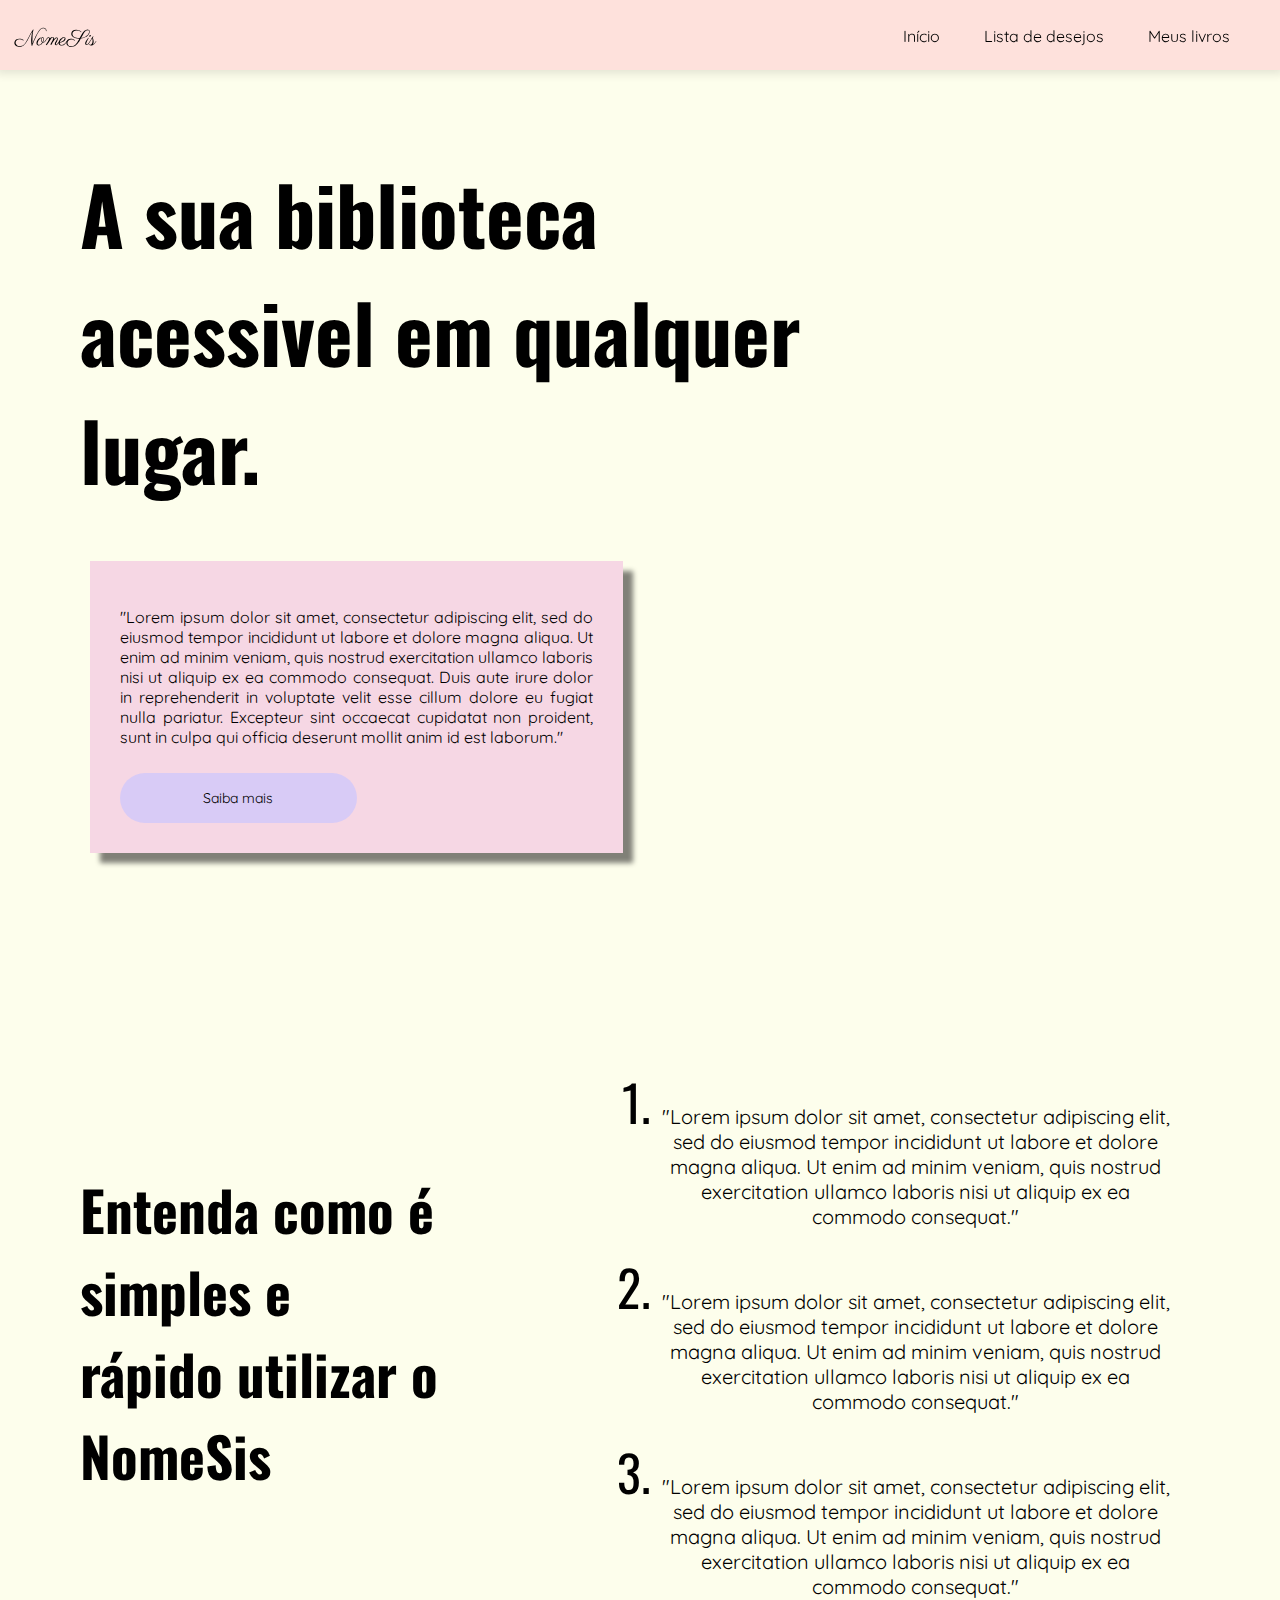
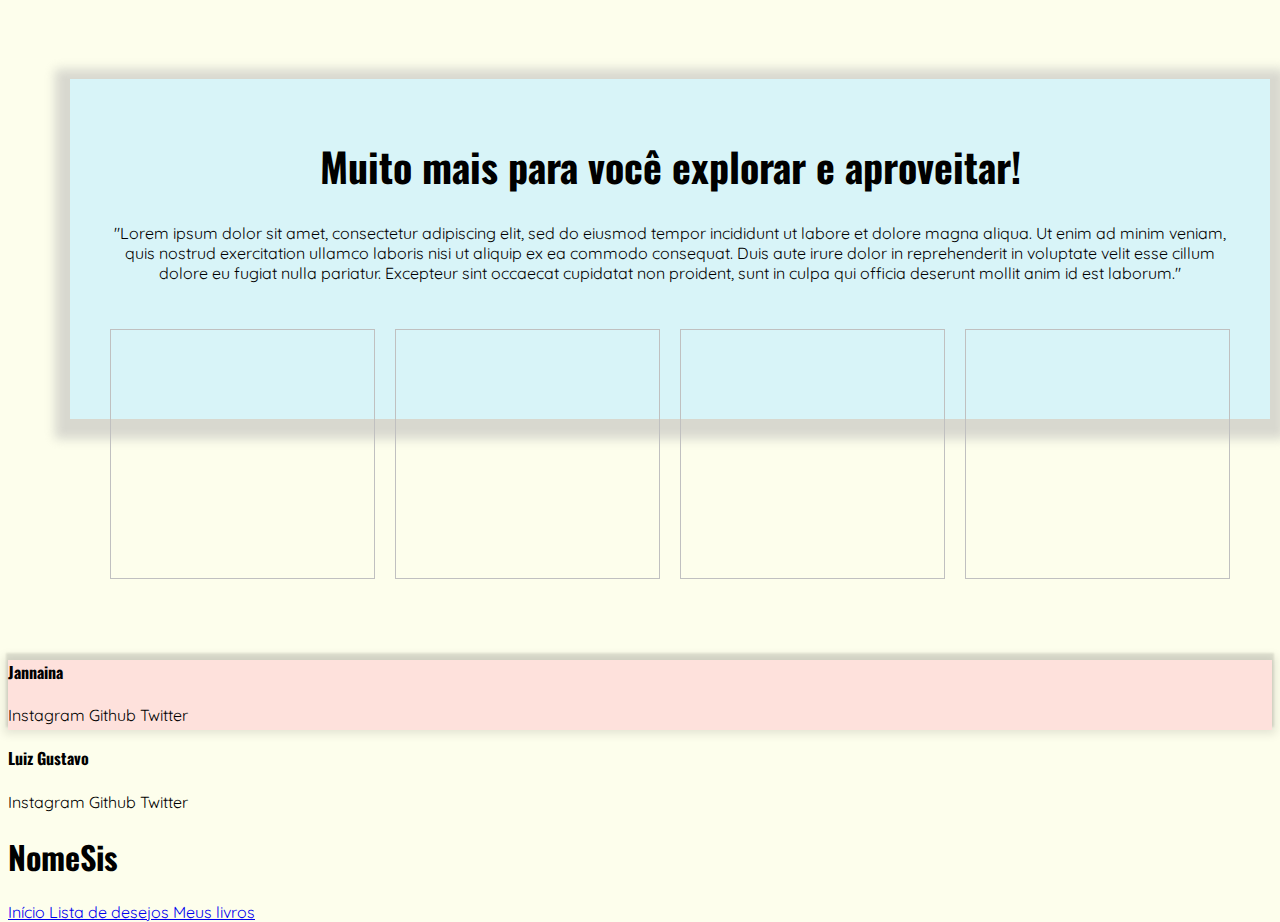
==== index.html @ 15ccaaae "init" ====
<html>
    <head>
        <link rel="preconnect" href="https://fonts.gstatic.com">
        <link href="https://fonts.googleapis.com/css2?family=Oswald:wght@600&display=swap" rel="stylesheet">
        <link href="https://fonts.googleapis.com/css2?family=Parisienne&family=Quicksand&display=swap" rel="stylesheet">

        <link href="./style.css" rel="stylesheet" />
        <link href="./src/styles/header.css" rel="stylesheet" />
        <link href="./src/styles/grid.css" rel="stylesheet" />
        <link href="./src/styles/geral.css" rel="stylesheet" />
        <link href="./src/styles/footer.css" rel="stylesheet" />

        <link rel="icon" href="../../assets/imgs/logo.png" type="image/svg" />

        <meta charset="utf-8">
        <meta name="author" content="Jannaina e Luiz Gustavo">
        <meta name="description" content="Organização de leitura">

        <title> NomeSis | Início </title>
    </head>

    <body>
        <header>
            <!-- Logo -->
            <a href="#" class="logo">NomeSis</a>

            <ul class="links">
                <li><a href="#"> Início </a></li>
                <li><a href="#"> Lista de desejos </a></li>
                <li><a href="#"> Meus livros </a></li>
            </ul>
        </header>

        <main class="container">
            <section class="boasvindas grid-12">
                <div class="grid-8">
                    <h1> A sua biblioteca acessivel em qualquer lugar. </h1>

                    <div class="previa grid-8">
                        <p>
                            "Lorem ipsum dolor sit amet, consectetur adipiscing elit, sed do eiusmod tempor incididunt 
                            ut labore et dolore magna aliqua. Ut enim ad minim veniam, quis nostrud exercitation ullamco 
                            laboris nisi ut aliquip ex ea commodo consequat. Duis aute irure dolor in reprehenderit in voluptate 
                            velit esse cillum dolore eu fugiat nulla pariatur. Excepteur sint occaecat cupidatat non proident, 
                            sunt in culpa qui officia deserunt mollit anim id est laborum."
                        </p>

                        <button type="button"> Saiba mais </button>
                    </div>
                </div>
            </section>

            <section class="topicos grid-12">
                <div class="info grid-4">
                    <h1> Entenda como é simples e <br/>rápido utilizar o NomeSis </h1>
                </div>

                <div class="passoapasso grid-6">
                    <ol>
                        <li>
                            <p>
                                "Lorem ipsum dolor sit amet, consectetur adipiscing elit, sed do eiusmod tempor incididunt 
                                ut labore et dolore magna aliqua. Ut enim ad minim veniam, quis nostrud exercitation ullamco 
                                laboris nisi ut aliquip ex ea commodo consequat."
                            </p>
                        </li>

                        <li>
                            <p>
                                "Lorem ipsum dolor sit amet, consectetur adipiscing elit, sed do eiusmod tempor incididunt 
                                ut labore et dolore magna aliqua. Ut enim ad minim veniam, quis nostrud exercitation ullamco 
                                laboris nisi ut aliquip ex ea commodo consequat."
                            </p>
                        </li>

                        <li>
                            <p>
                                "Lorem ipsum dolor sit amet, consectetur adipiscing elit, sed do eiusmod tempor incididunt 
                                ut labore et dolore magna aliqua. Ut enim ad minim veniam, quis nostrud exercitation ullamco 
                                laboris nisi ut aliquip ex ea commodo consequat."
                            </p>
                        </li>
                    </ol>
                </div>
            </section>

            <section class="extra grid-12">
                <h1> Muito mais para você explorar e aproveitar! </h1>
                <p>
                    "Lorem ipsum dolor sit amet, consectetur adipiscing elit, sed do eiusmod tempor incididunt 
                    ut labore et dolore magna aliqua. Ut enim ad minim veniam, quis nostrud exercitation ullamco 
                    laboris nisi ut aliquip ex ea commodo consequat. Duis aute irure dolor in reprehenderit in voluptate 
                    velit esse cillum dolore eu fugiat nulla pariatur. Excepteur sint occaecat cupidatat non proident, 
                    sunt in culpa qui officia deserunt mollit anim id est laborum."
                </p>
            </section>

            <section class="img grid-12">
                <img class="grid-3" />
                <img class="grid-3" />
                <img class="grid-3" />
                <img class="grid-3" />
            </section>
        </main>

        <footer>
            <div>
                <h4> Jannaina </h4>
                <p>
                    <span> Instagram </span>
                    <span> Github </span>
                    <span> Twitter</span>
                </p>

                <h4> Luiz Gustavo </h4>
                <p>
                    <span> Instagram </span>
                    <span> Github </span>
                    <span> Twitter</span>
                </p>
            </div>

            <div>
                <h1> NomeSis </h1>
                <a href="#"> Início </a>
                <a href="#"> Lista de desejos </a>
                <a href="#"> Meus livros </a>
            </div>
        </footer>
    </body>
</html>
---- style.css ----
.boasvindas {
    height: 100%;
}
.boasvindas h1 {
    font-size: 80px;
    text-align: left;
}

.boasvindas .previa {
    background-color: #F6D7E4;
    padding: 30px;
	box-shadow: 10px 10px 5px rgba(0, 0, 0, 0.493);
    text-align: justify;
}

.boasvindas .previa button {
    width: 50%;
    height: 50px;
    border-radius: 40px;
    border: none;
    transition: all 0.2s;
    font-size: 14px;
    cursor: pointer;
    background-color: #D8CBF6;
    margin-top: 10px;
}

.boasvindas .previa button:hover {
	box-shadow: 10px 10px 5px rgba(0, 0, 0, 0.493);
    background-color: #a784f8;
}

.topicos {
    display: flex!important;
    flex-direction: row;
    align-items: center;
}
.info h1{
    font-size: 55px;
    text-align: left;
}

.passoapasso {
    margin-left: 15%!important;
    display: block;
}

.passoapasso ol {
    font-size: 50px;
    font-family: 'Oswald', sans-serif;
}

.passoapasso ol li p {
    font-size: 20px;
}

.extra {
    background-color: #D8F4F8;
    padding: 30px 30px 120px 30px;
	box-shadow: 0px 5px 10px 15px rgba(179, 179, 179, 0.493);
}

.extra h1 {
    font-size: 40px;
}

.img {
    margin-top: -150px;
    padding: 30px;
}

.img img {
    height: 250px;
}
---- src/styles/header.css ----
header {
    position: fixed;
    left: 0;
    right: 0;
    top: 0;
    height: 70px;
    background: #FEE1DC;
    box-shadow: 0 0px 9px 4px rgba(0, 0, 0, 0.1), 0 -5px 2px 2px rgba(0, 0, 0, 0.1);
}

header .logo {
    position: relative;
    float: left;
    line-height: 50px;
    padding: 15px 15px;
    font-size: 22px;
    font-family: 'Parisienne', cursive;
    color: #000;
    text-decoration: none;
}

header .links {
    float: right;
    margin-right: 30px;
    position: relative;
}

header .links li {
    list-style: none;
    position: relative;
    margin: 10px;
    display: inline-block;
}

header .links li > a {
    position: relative;
    display: inline-block;
    padding: 0 10px;
    font-family: 'Quicksand', sans-serif;
    text-decoration: none;
    color: #000;
    transition: all 0.5s;
}

header .links li > a:hover {
    font-weight: bold;
    color: #741A40;
}
---- src/styles/grid.css ----
.container {
	max-width: auto;
	margin: 0 auto;
	text-align: -webkit-center;
}

.container::after, .container::before {
	content: '';
	display: table;
	clear: both;
	margin-top: 100px;
}

main {
	max-width: 1160px;
}

.grid-1, .grid-2, .grid-3, .grid-4, .grid-5, .grid-6, .grid-7, .grid-8, .grid-9, .grid-10, .grid-11, .grid-12 {
	margin-left: 10px;
	margin-right: 10px;
	float: left;
	display: block;
	min-height: 1px;
}

.grid-1 {
	width: calc(8.333% - 20px);
}
.grid-2 {
	width: calc(16.666% - 20px);
}
.grid-3 {
	width: calc(25% - 20px);
}
.grid-4 {
	width: calc(33.333% - 20px);
}
.grid-5 {
	width: calc(41.666% - 20px);
}
.grid-6 {
	width: calc(50% - 20px);
}
.grid-7 {
	width: calc(58.333% - 20px);
}
.grid-8 {
	width: calc(66.666% - 20px);
}
.grid-9 {
	width: calc(75% - 20px);
}
.grid-10 {
	width: calc(83.333% - 20px);
}
.grid-11 {
	width: calc(91.666% - 20px);
}
.grid-12 {
	width: calc(100% - 20px);
	margin-bottom: 30px;
}


@media (max-width: 739px) {
	.container{
		max-width: 410px;
	}
	.grid-1, .grid-2, .grid-3, .grid-4, .grid-5, .grid-6, .grid-7, .grid-8, 	.grid-9, .grid-10, .grid-11, .grid-12 {
		width: 100%;
		margin-left: 0;
		margin-right: 0;
		float: none;
	}
}
---- src/styles/geral.css ----
body {
    background-color: #FDFEEC;
}

h1, h2, h3, h4, h5 {
    font-family: 'Oswald', sans-serif;
}

p, a, button, input {
    font-family: 'Quicksand', sans-serif;
}
---- src/styles/footer.css ----
footer {
    left: 0;
    right: 0;
    bottom: 0;
    height: 70px;
    background: #FEE1DC;
    box-shadow: 0 0px 9px 4px rgba(0, 0, 0, 0.1), 0 -5px 2px 2px rgba(0, 0, 0, 0.1);
}

footer .logo {
    position: relative;
    float: left;
    line-height: 50px;
    padding: 15px 15px;
    font-size: 22px;
    font-family: 'Parisienne', cursive;
    color: #000;
    text-decoration: none;
}

footer .links {
    float: right;
    margin-right: 30px;
    position: relative;
}

footer .links li {
    list-style: none;
    position: relative;
    margin: 10px;
    display: inline-block;
}

footer .links li > a {
    position: relative;
    display: inline-block;
    padding: 0 10px;
    font-family: 'Quicksand', sans-serif;
    text-decoration: none;
    color: #000;
    transition: all 0.5s;
}

footer .links li > a:hover {
    font-weight: bold;
    color: #741A40;
}
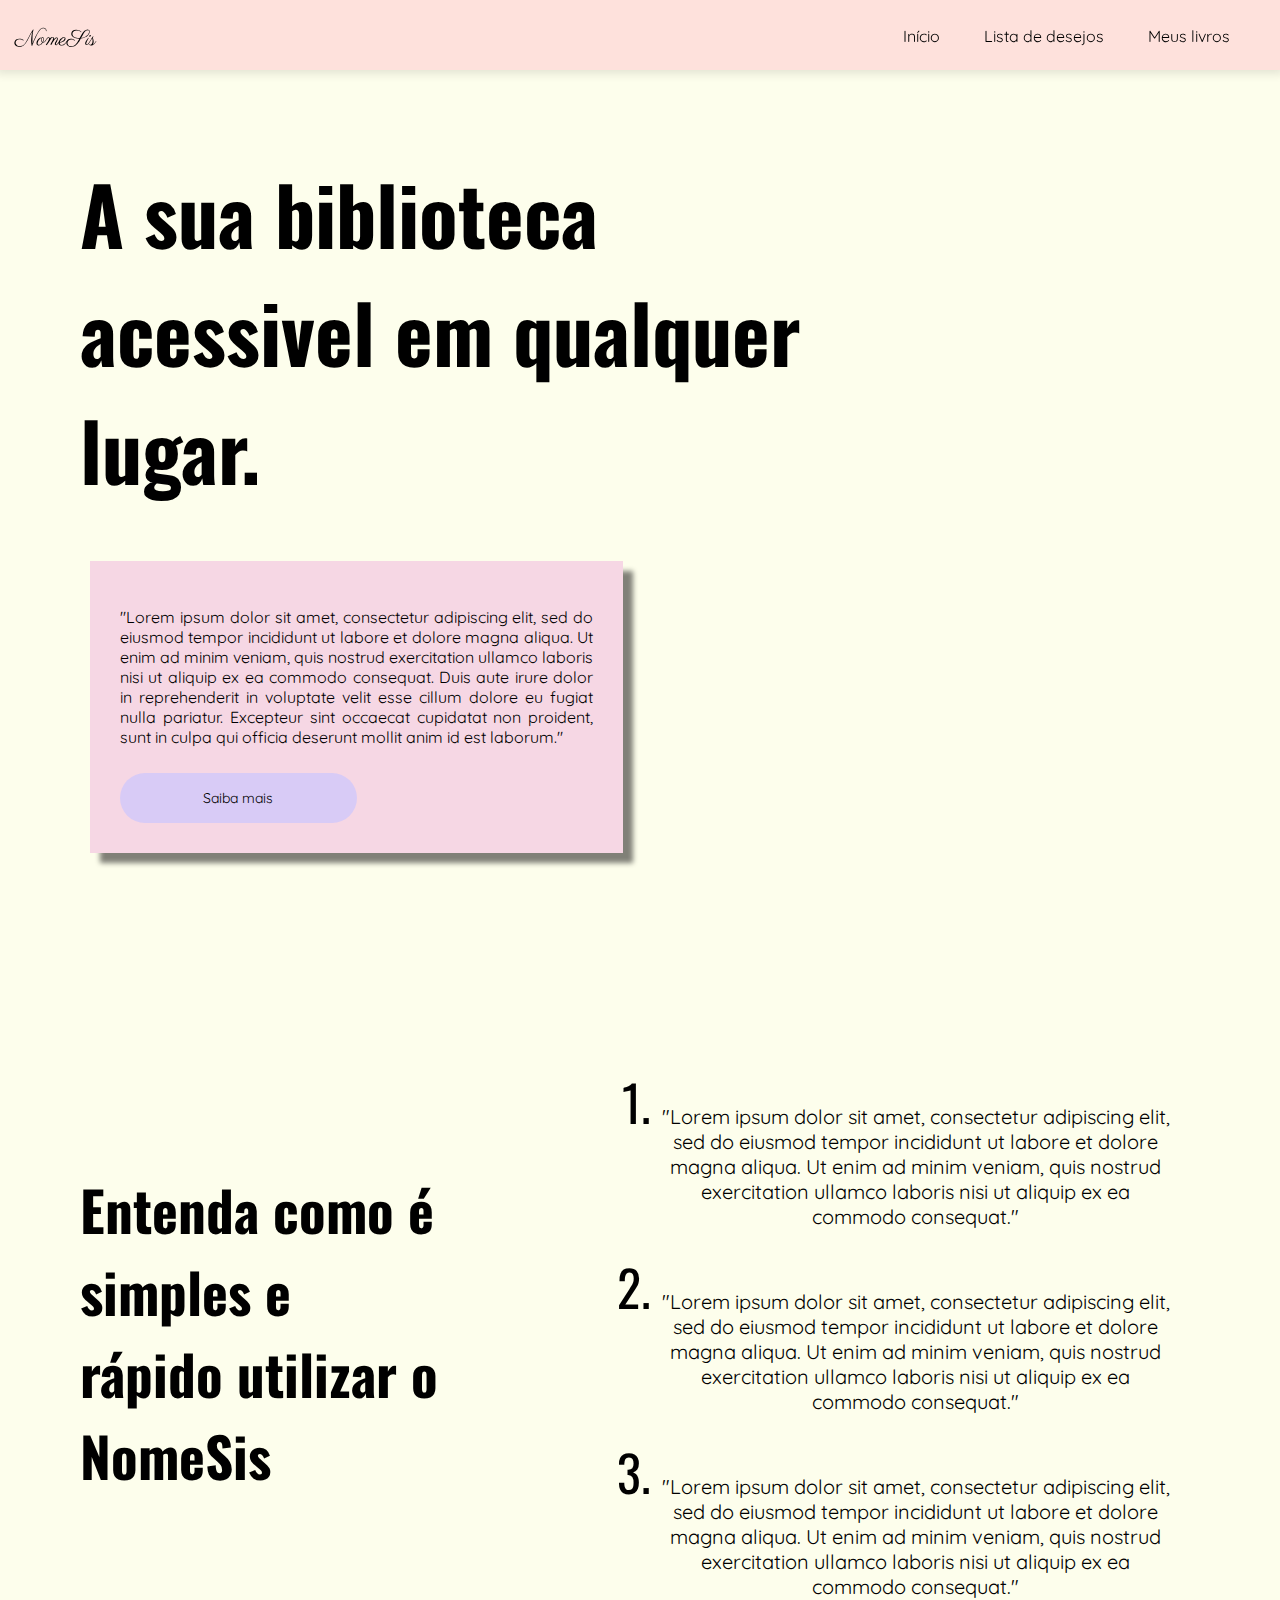
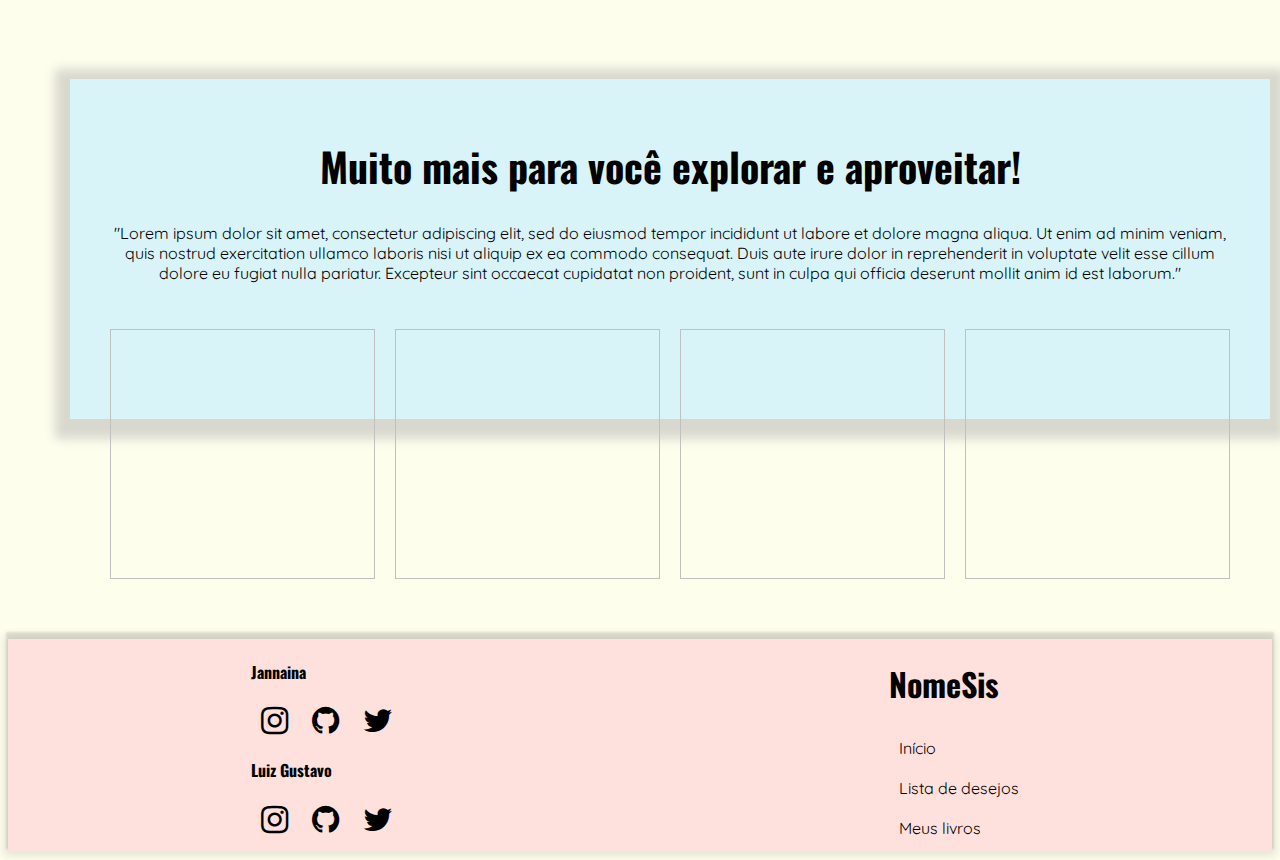
==== commit 3419ca07: "arrumando o footer" ====
--- a/index.html
+++ b/index.html
@@ -10,11 +10,15 @@
         <link href="./src/styles/geral.css" rel="stylesheet" />
         <link href="./src/styles/footer.css" rel="stylesheet" />
 
+        <link rel="stylesheet" href="https://maxcdn.bootstrapcdn.com/font-awesome/4.4.0/css/font-awesome.min.css">
+
         <link rel="icon" href="../../assets/imgs/logo.png" type="image/svg" />
 
         <meta charset="utf-8">
         <meta name="author" content="Jannaina e Luiz Gustavo">
         <meta name="description" content="Organização de leitura">
+
+
 
         <title> NomeSis | Início </title>
     </head>
@@ -107,16 +111,16 @@
             <div>
                 <h4> Jannaina </h4>
                 <p>
-                    <span> Instagram </span>
-                    <span> Github </span>
-                    <span> Twitter</span>
+                    <a href="#"> <i class="fa fa-instagram fa-2x"></i> </a>
+                    <a href="#"> <i class="fa fa-github fa-2x"></i> </a>
+                    <a href="#"> <i class="fa fa-twitter fa-2x"></i></a>
                 </p>
 
                 <h4> Luiz Gustavo </h4>
                 <p>
-                    <span> Instagram </span>
-                    <span> Github </span>
-                    <span> Twitter</span>
+                    <a href="#"> <i class="fa fa-instagram fa-2x"></i> </a>
+                    <a href="#"> <i class="fa fa-github fa-2x"></i> </a>
+                    <a href="#"> <i class="fa fa-twitter fa-2x"></i></a>
                 </p>
             </div>
 
--- a/src/styles/footer.css
+++ b/src/styles/footer.css
@@ -1,48 +1,25 @@
 
 footer {
-    left: 0;
-    right: 0;
-    bottom: 0;
-    height: 70px;
     background: #FEE1DC;
+    display: flex;
+    flex-direction: row;
     box-shadow: 0 0px 9px 4px rgba(0, 0, 0, 0.1), 0 -5px 2px 2px rgba(0, 0, 0, 0.1);
+    justify-content: space-around;
 }
 
-footer .logo {
-    position: relative;
-    float: left;
-    line-height: 50px;
-    padding: 15px 15px;
-    font-size: 22px;
-    font-family: 'Parisienne', cursive;
-    color: #000;
-    text-decoration: none;
+footer div:last-child {
+    display: flex;
+    flex-direction: column;
 }
 
-footer .links {
-    float: right;
-    margin-right: 30px;
-    position: relative;
-}
-
-footer .links li {
-    list-style: none;
-    position: relative;
-    margin: 10px;
-    display: inline-block;
-}
-
-footer .links li > a {
-    position: relative;
-    display: inline-block;
-    padding: 0 10px;
-    font-family: 'Quicksand', sans-serif;
+footer div a {
     text-decoration: none;
     color: #000;
+    margin: 10px;
     transition: all 0.5s;
 }
 
-footer .links li > a:hover {
+footer div a:hover {
     font-weight: bold;
     color: #741A40;
 }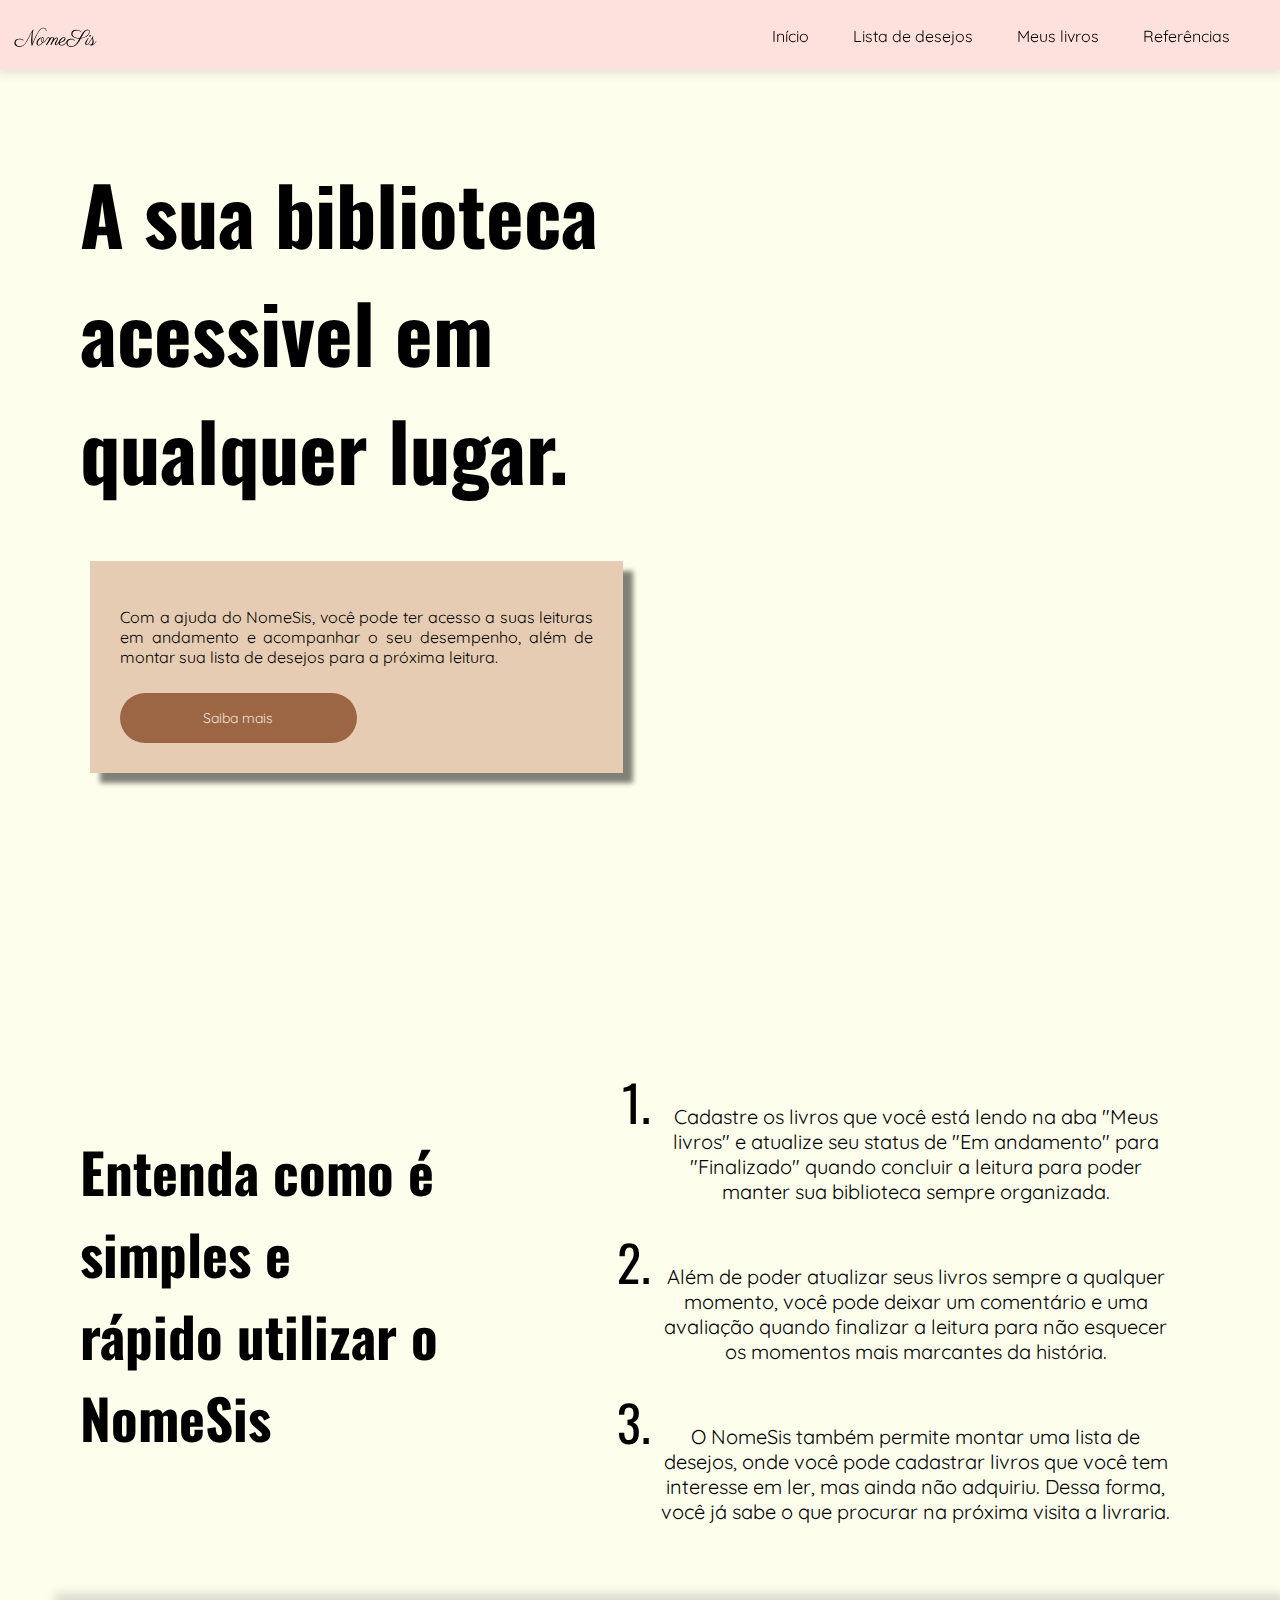
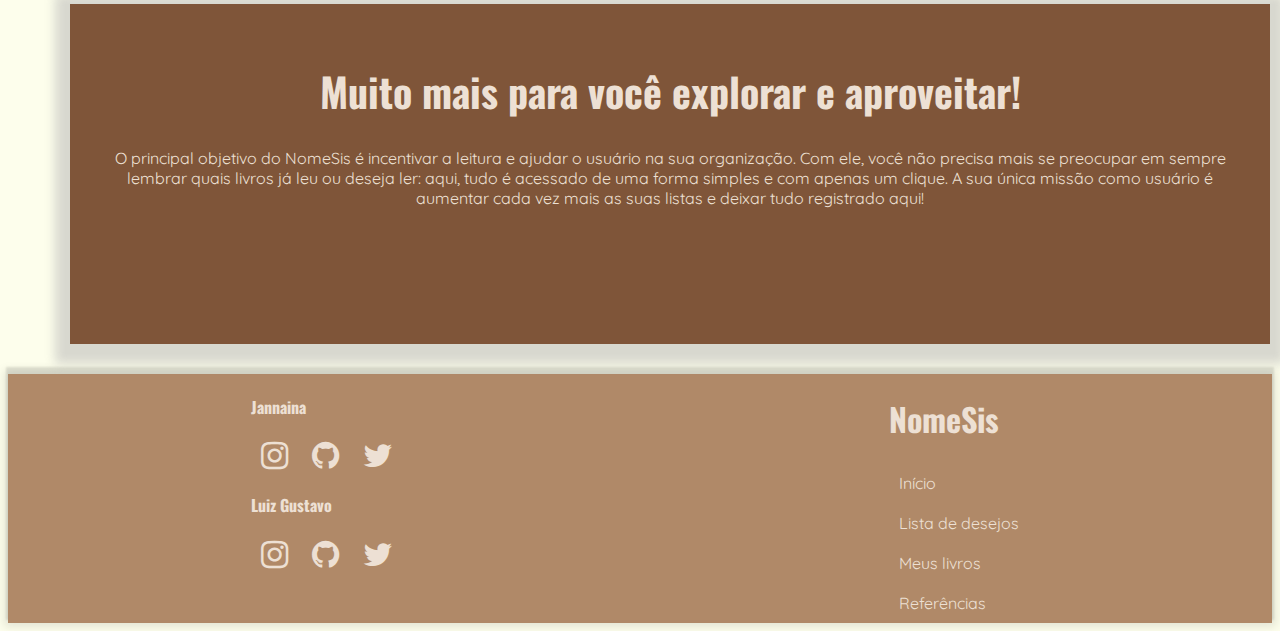
==== commit d16b34c2: "css responsivo" ====
--- a/index.html
+++ b/index.html
@@ -5,14 +5,15 @@
         <link href="https://fonts.googleapis.com/css2?family=Parisienne&family=Quicksand&display=swap" rel="stylesheet">
 
         <link href="./style.css" rel="stylesheet" />
-        <link href="./src/styles/header.css" rel="stylesheet" />
-        <link href="./src/styles/grid.css" rel="stylesheet" />
-        <link href="./src/styles/geral.css" rel="stylesheet" />
-        <link href="./src/styles/footer.css" rel="stylesheet" />
+        <link href="./responsivo.css" rel="stylesheet" />
+        <link href="./assets/styles/header.css" rel="stylesheet" />
+        <link href="./assets/styles/grid.css" rel="stylesheet" />
+        <link href="./assets/styles/geral.css" rel="stylesheet" />
+        <link href="./assets/styles/footer.css" rel="stylesheet" />
 
         <link rel="stylesheet" href="https://maxcdn.bootstrapcdn.com/font-awesome/4.4.0/css/font-awesome.min.css">
 
-        <link rel="icon" href="../../assets/imgs/logo.png" type="image/svg" />
+        <link rel="icon" href="../../assets/img/logo.png" type="image/svg" />
 
         <meta charset="utf-8">
         <meta name="author" content="Jannaina e Luiz Gustavo">
@@ -30,23 +31,22 @@
 
             <ul class="links">
                 <li><a href="#"> Início </a></li>
-                <li><a href="#"> Lista de desejos </a></li>
-                <li><a href="#"> Meus livros </a></li>
+                <li><a href="./pages/lista-desejo.html"> Lista de desejos </a></li>
+                <li><a href="./pages/livros.html"> Meus livros </a></li>
+                <li><a href="./pages/livros.html"> Referências </a></li>
             </ul>
         </header>
 
         <main class="container">
             <section class="boasvindas grid-12">
                 <div class="grid-8">
-                    <h1> A sua biblioteca acessivel em qualquer lugar. </h1>
+                    <h1> A sua biblioteca acessivel em <br/> qualquer lugar. </h1>
 
                     <div class="previa grid-8">
                         <p>
-                            "Lorem ipsum dolor sit amet, consectetur adipiscing elit, sed do eiusmod tempor incididunt 
-                            ut labore et dolore magna aliqua. Ut enim ad minim veniam, quis nostrud exercitation ullamco 
-                            laboris nisi ut aliquip ex ea commodo consequat. Duis aute irure dolor in reprehenderit in voluptate 
-                            velit esse cillum dolore eu fugiat nulla pariatur. Excepteur sint occaecat cupidatat non proident, 
-                            sunt in culpa qui officia deserunt mollit anim id est laborum."
+                            Com a ajuda do NomeSis, você pode ter acesso a suas leituras em andamento e 
+                            acompanhar o seu desempenho, além de montar sua lista de desejos para a 
+                            próxima leitura.
                         </p>
 
                         <button type="button"> Saiba mais </button>
@@ -63,25 +63,25 @@
                     <ol>
                         <li>
                             <p>
-                                "Lorem ipsum dolor sit amet, consectetur adipiscing elit, sed do eiusmod tempor incididunt 
-                                ut labore et dolore magna aliqua. Ut enim ad minim veniam, quis nostrud exercitation ullamco 
-                                laboris nisi ut aliquip ex ea commodo consequat."
+                                Cadastre os livros que você está lendo na aba "Meus livros" e 
+                                atualize seu status de "Em andamento" para "Finalizado" quando concluir a 
+                                leitura para poder manter sua biblioteca sempre organizada.
                             </p>
                         </li>
 
                         <li>
                             <p>
-                                "Lorem ipsum dolor sit amet, consectetur adipiscing elit, sed do eiusmod tempor incididunt 
-                                ut labore et dolore magna aliqua. Ut enim ad minim veniam, quis nostrud exercitation ullamco 
-                                laboris nisi ut aliquip ex ea commodo consequat."
+                                Além de poder atualizar seus livros sempre a qualquer momento, você pode 
+                                deixar um comentário e uma avaliação quando finalizar a leitura para não esquecer 
+                                os momentos mais marcantes da história.
                             </p>
                         </li>
 
                         <li>
                             <p>
-                                "Lorem ipsum dolor sit amet, consectetur adipiscing elit, sed do eiusmod tempor incididunt 
-                                ut labore et dolore magna aliqua. Ut enim ad minim veniam, quis nostrud exercitation ullamco 
-                                laboris nisi ut aliquip ex ea commodo consequat."
+                                O NomeSis também permite montar uma lista de desejos, onde você pode cadastrar 
+                                livros que você tem interesse em ler, mas ainda não adquiriu. Dessa forma, você 
+                                já sabe o que procurar na próxima visita a livraria.
                             </p>
                         </li>
                     </ol>
@@ -91,19 +91,21 @@
             <section class="extra grid-12">
                 <h1> Muito mais para você explorar e aproveitar! </h1>
                 <p>
-                    "Lorem ipsum dolor sit amet, consectetur adipiscing elit, sed do eiusmod tempor incididunt 
-                    ut labore et dolore magna aliqua. Ut enim ad minim veniam, quis nostrud exercitation ullamco 
-                    laboris nisi ut aliquip ex ea commodo consequat. Duis aute irure dolor in reprehenderit in voluptate 
-                    velit esse cillum dolore eu fugiat nulla pariatur. Excepteur sint occaecat cupidatat non proident, 
-                    sunt in culpa qui officia deserunt mollit anim id est laborum."
+                    O principal objetivo do NomeSis é incentivar a leitura e ajudar o usuário na sua 
+                    organização. Com ele, você não precisa mais se preocupar em sempre lembrar quais livros 
+                    já leu ou deseja ler: aqui, tudo é acessado de uma forma simples e com apenas um clique. 
+                    A sua única missão como usuário é aumentar cada vez mais as suas listas e deixar tudo 
+                    registrado aqui!
                 </p>
             </section>
 
             <section class="img grid-12">
-                <img class="grid-3" />
-                <img class="grid-3" />
-                <img class="grid-3" />
-                <img class="grid-3" />
+                <div class="box-out">
+                    <div class="book books-1"></div>
+                    <div class="book books-2"></div>
+                    <div class="book books-3"></div>
+                    <div class="book books-4"></div>
+                </div>
             </section>
         </main>
 
@@ -112,14 +114,14 @@
                 <h4> Jannaina </h4>
                 <p>
                     <a href="#"> <i class="fa fa-instagram fa-2x"></i> </a>
-                    <a href="#"> <i class="fa fa-github fa-2x"></i> </a>
+                    <a href="https://github.com/jnnastti"> <i class="fa fa-github fa-2x"></i> </a>
                     <a href="#"> <i class="fa fa-twitter fa-2x"></i></a>
                 </p>
 
                 <h4> Luiz Gustavo </h4>
                 <p>
                     <a href="#"> <i class="fa fa-instagram fa-2x"></i> </a>
-                    <a href="#"> <i class="fa fa-github fa-2x"></i> </a>
+                    <a href="https://github.com/ghisiluizgustavo"> <i class="fa fa-github fa-2x"></i> </a>
                     <a href="#"> <i class="fa fa-twitter fa-2x"></i></a>
                 </p>
             </div>
@@ -127,8 +129,9 @@
             <div>
                 <h1> NomeSis </h1>
                 <a href="#"> Início </a>
-                <a href="#"> Lista de desejos </a>
-                <a href="#"> Meus livros </a>
+                <a href="./pages/lista-desejo.html"> Lista de desejos </a>
+                <a href="./pages/livros.html"> Meus livros </a>
+                <a href="./pages/livros.html"> Referências </a>
             </div>
         </footer>
     </body>
--- a/style.css
+++ b/style.css
@@ -7,7 +7,7 @@
 }
 
 .boasvindas .previa {
-    background-color: #F6D7E4;
+    background-color: #E6CCB2;
     padding: 30px;
 	box-shadow: 10px 10px 5px rgba(0, 0, 0, 0.493);
     text-align: justify;
@@ -21,13 +21,14 @@
     transition: all 0.2s;
     font-size: 14px;
     cursor: pointer;
-    background-color: #D8CBF6;
+    background-color: #9C6644;
     margin-top: 10px;
+    color: #EDE0D4;
 }
 
 .boasvindas .previa button:hover {
 	box-shadow: 10px 10px 5px rgba(0, 0, 0, 0.493);
-    background-color: #a784f8;
+    background-color: #7F5539;
 }
 
 .topicos {
@@ -55,7 +56,8 @@
 }
 
 .extra {
-    background-color: #D8F4F8;
+    color: #EDE0D4;
+    background-color: #7F5539;
     padding: 30px 30px 120px 30px;
 	box-shadow: 0px 5px 10px 15px rgba(179, 179, 179, 0.493);
 }
--- a/responsivo.css
+++ b/responsivo.css
@@ -0,0 +1,46 @@
+@media screen and (max-width: 700px){
+
+    body {
+        overflow-x: hidden;
+        margin-left: -15px;
+    }
+    .boasvindas {
+        background: none;
+        height: auto;
+    }
+
+    .boasvindas h1 {
+        font-size: 50px;
+        text-align: center;
+        margin-left: 35px;
+    }
+
+    .boasvindas .previa {
+        text-align: center;
+        padding: 15 15px;
+    }
+
+    .topicos {
+        display: block!important;
+    }
+
+    .topicos h1 {
+        text-align: center;
+    }
+
+    .passoapasso ol li {
+        list-style: none;
+        margin-left: -40%;
+        width: 90%;
+        margin-bottom: 40px;
+    }
+
+    .extra {
+        width: 90%!important;
+        padding: 30px;
+    }
+
+    .img {
+        display: none!important;
+    }
+}--- a/assets/styles/header.css
+++ b/assets/styles/header.css
@@ -0,0 +1,49 @@
+
+header {
+    position: fixed;
+    left: 0;
+    right: 0;
+    top: 0;
+    height: 70px;
+    background: #FEE1DC;
+    box-shadow: 0 0px 9px 4px rgba(0, 0, 0, 0.1), 0 -5px 2px 2px rgba(0, 0, 0, 0.1);
+}
+
+header .logo {
+    position: relative;
+    float: left;
+    line-height: 50px;
+    padding: 15px 15px;
+    font-size: 22px;
+    font-family: 'Parisienne', cursive;
+    color: #000;
+    text-decoration: none;
+}
+
+header .links {
+    float: right;
+    margin-right: 30px;
+    position: relative;
+}
+
+header .links li {
+    list-style: none;
+    position: relative;
+    margin: 10px;
+    display: inline-block;
+}
+
+header .links li > a {
+    position: relative;
+    display: inline-block;
+    padding: 0 10px;
+    font-family: 'Quicksand', sans-serif;
+    text-decoration: none;
+    color: #000;
+    transition: all 0.5s;
+}
+
+header .links li > a:hover {
+    font-weight: bold;
+    color: #741A40;
+}--- a/assets/styles/grid.css
+++ b/assets/styles/grid.css
@@ -0,0 +1,75 @@
+.container {
+	max-width: auto;
+	margin: 0 auto;
+	text-align: -webkit-center;
+}
+
+.container::after, .container::before {
+	content: '';
+	display: table;
+	clear: both;
+	margin-top: 100px;
+}
+
+main {
+	max-width: 1160px;
+}
+
+.grid-1, .grid-2, .grid-3, .grid-4, .grid-5, .grid-6, .grid-7, .grid-8, .grid-9, .grid-10, .grid-11, .grid-12 {
+	margin-left: 10px;
+	margin-right: 10px;
+	float: left;
+	display: block;
+	min-height: 1px;
+}
+
+.grid-1 {
+	width: calc(8.333% - 20px);
+}
+.grid-2 {
+	width: calc(16.666% - 20px);
+}
+.grid-3 {
+	width: calc(25% - 20px);
+}
+.grid-4 {
+	width: calc(33.333% - 20px);
+}
+.grid-5 {
+	width: calc(41.666% - 20px);
+}
+.grid-6 {
+	width: calc(50% - 20px);
+}
+.grid-7 {
+	width: calc(58.333% - 20px);
+}
+.grid-8 {
+	width: calc(66.666% - 20px);
+}
+.grid-9 {
+	width: calc(75% - 20px);
+}
+.grid-10 {
+	width: calc(83.333% - 20px);
+}
+.grid-11 {
+	width: calc(91.666% - 20px);
+}
+.grid-12 {
+	width: calc(100% - 20px);
+	margin-bottom: 30px;
+}
+
+
+@media (max-width: 739px) {
+	.container{
+		max-width: 410px;
+	}
+	.grid-1, .grid-2, .grid-3, .grid-4, .grid-5, .grid-6, .grid-7, .grid-8, 	.grid-9, .grid-10, .grid-11, .grid-12 {
+		width: 100%;
+		margin-left: 0;
+		margin-right: 0;
+		float: none;
+	}
+}
--- a/assets/styles/geral.css
+++ b/assets/styles/geral.css
@@ -0,0 +1,11 @@
+body {
+    background-color: #FDFEEC;
+}
+
+h1, h2, h3, h4, h5 {
+    font-family: 'Oswald', sans-serif;
+}
+
+p, a, button, input {
+    font-family: 'Quicksand', sans-serif;
+}--- a/assets/styles/footer.css
+++ b/assets/styles/footer.css
@@ -0,0 +1,35 @@
+
+footer {
+    background: #B08968;
+    display: flex;
+    flex-direction: row;
+    box-shadow: 0 0px 9px 4px rgba(0, 0, 0, 0.1), 0 -5px 2px 2px rgba(0, 0, 0, 0.1);
+    justify-content: space-around;
+    color: #EDE0D4;
+}
+
+footer div:last-child {
+    display: flex;
+    flex-direction: column;
+}
+
+footer div a {
+    text-decoration: none;
+    color: #EDE0D4;
+    margin: 10px;
+    transition: all 0.5s;
+}
+
+footer div a:hover {
+    font-weight: bold;
+    color: #7F5539;
+}
+
+@media screen and (max-width: 700px) {
+    footer {
+        flex-direction: column;
+        align-items: center;
+        text-align: center;
+
+    }
+}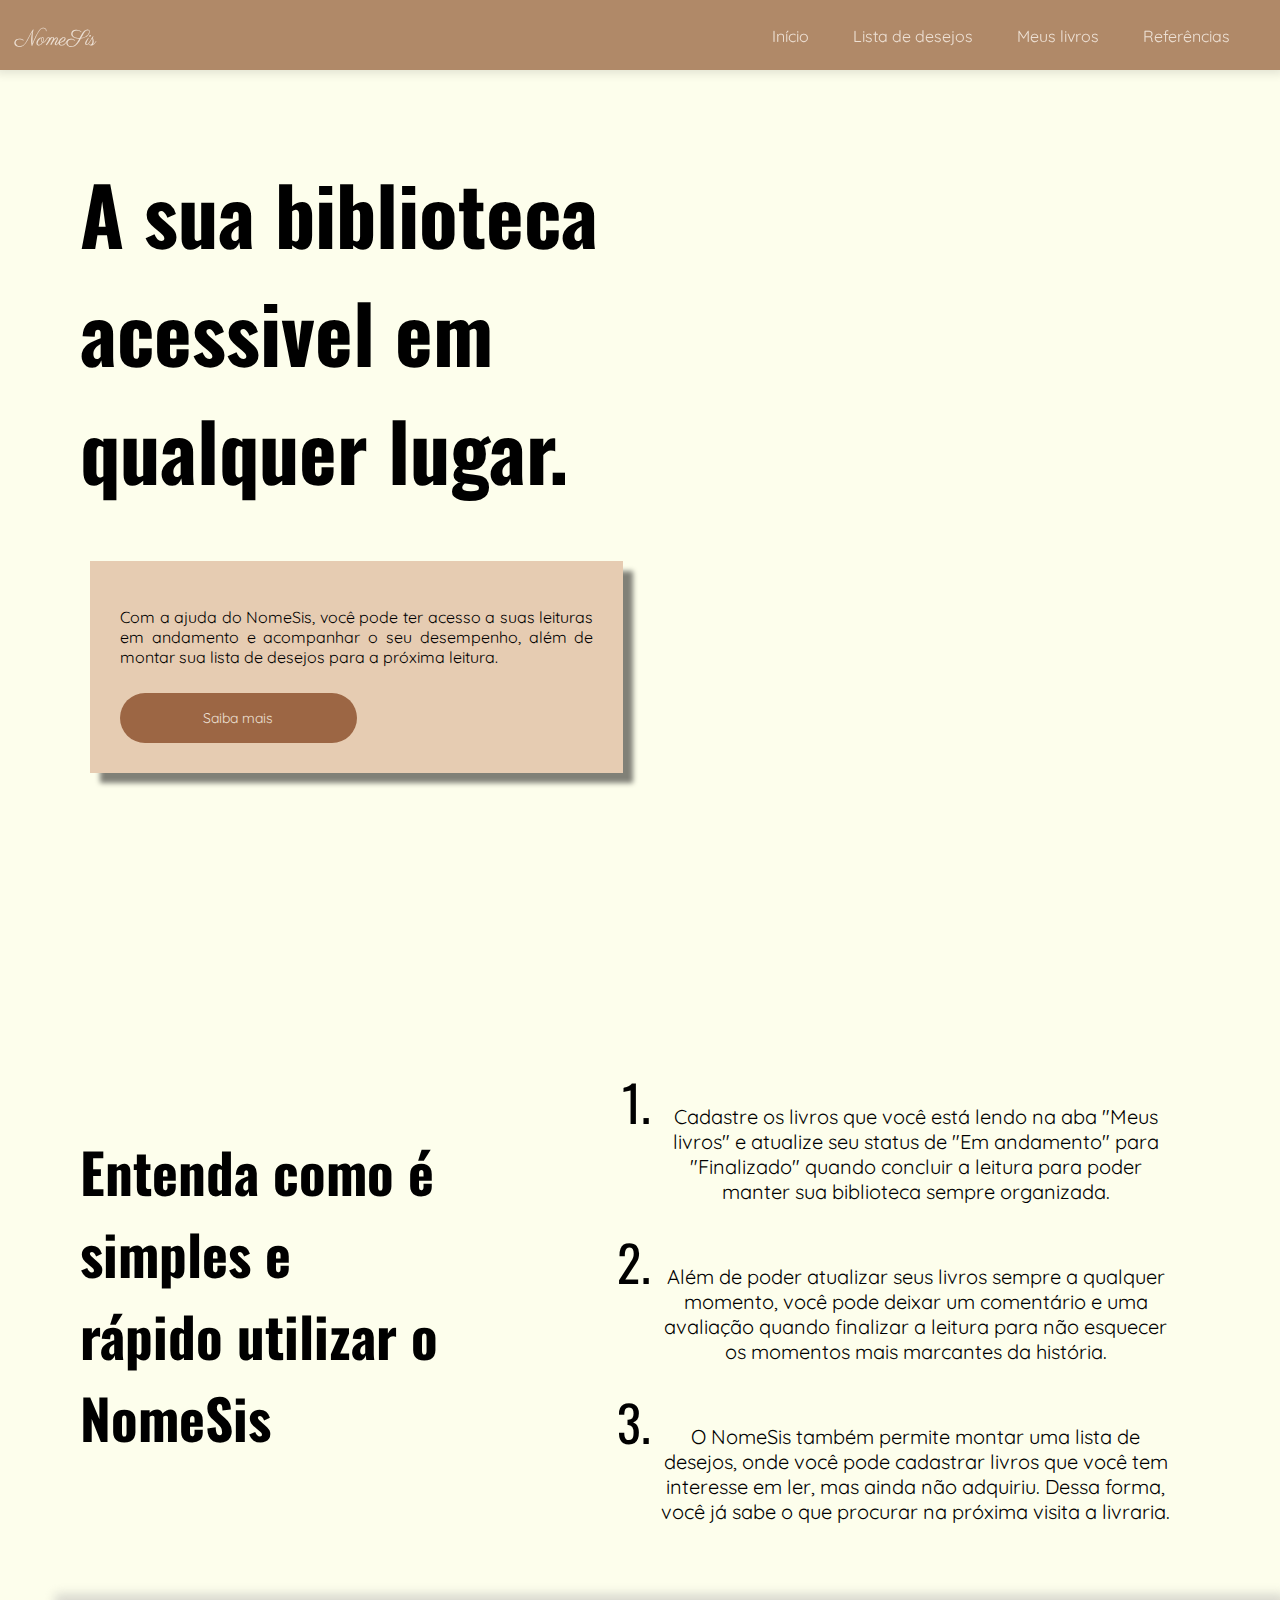
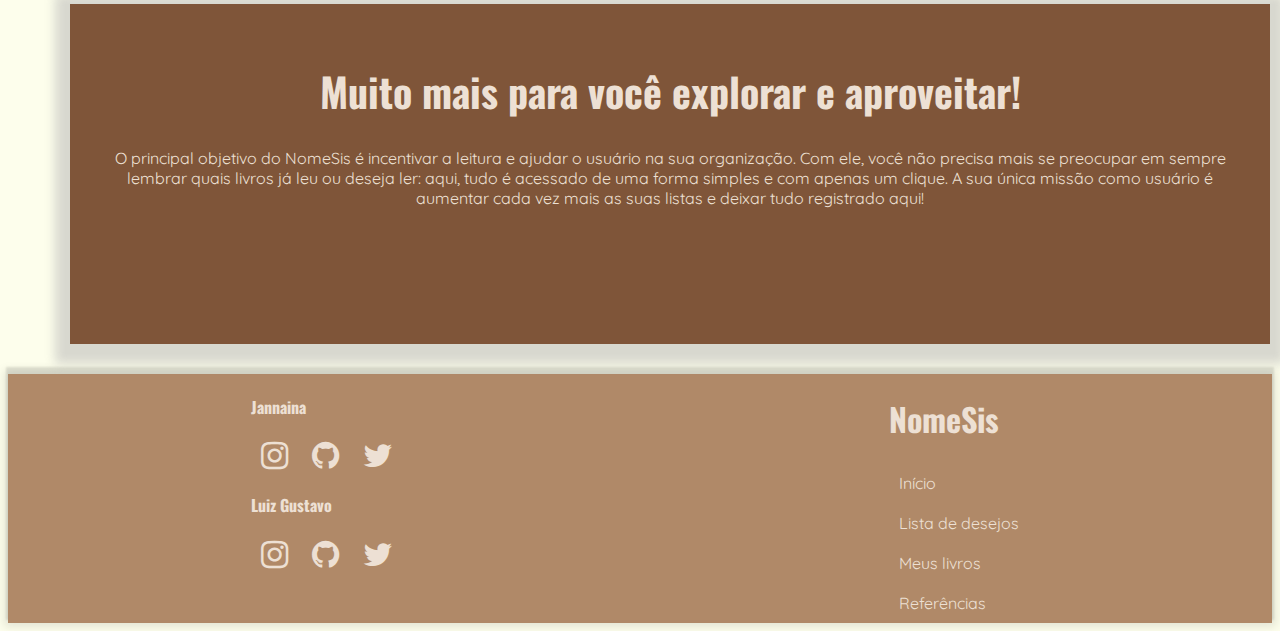
==== commit 34141ab7: "header responsivo" ====
--- a/index.html
+++ b/index.html
@@ -19,21 +19,47 @@
         <meta name="author" content="Jannaina e Luiz Gustavo">
         <meta name="description" content="Organização de leitura">
 
-
+        <meta id="viewport" name="viewport" content ="width=device-width, minimum-scale=1.0, maximum-scale=1.0, user-scalable=no" />
 
         <title> NomeSis | Início </title>
     </head>
 
     <body>
         <header>
-            <!-- Logo -->
-            <a href="#" class="logo">NomeSis</a>
+            <div id="naoresponsivo">
+                <!-- Logo -->
+                <a href="#" class="logo">NomeSis</a>
 
-            <ul class="links">
-                <li><a href="#"> Início </a></li>
-                <li><a href="./pages/lista-desejo.html"> Lista de desejos </a></li>
-                <li><a href="./pages/livros.html"> Meus livros </a></li>
-                <li><a href="./pages/livros.html"> Referências </a></li>
+                <ul class="links" >
+                    <li><a href="#"> Início </a></li>
+                    <li><a href="./pages/lista-desejo.html"> Lista de desejos </a></li>
+                    <li><a href="./pages/livros.html"> Meus livros </a></li>
+                    <li><a href="./pages/livros.html"> Referências </a></li>
+                </ul>
+            </div>
+            <ul id="menu">
+                <a class="menu-button icon-plus" href="#menu"></a>
+                <a class="menu-button icon-minus" href="#"></a>
+                <li class="menu-item">
+                    <a href="#menu">
+                        <span class="fa fa-book"></span>
+                    </a>
+                </li>
+                <li class="menu-item">
+                    <a href="#menu">
+                        <span class="fa fa-info-circle"></span>
+                    </a>
+                </li>
+                <li class="menu-item">
+                    <a href="#menu">
+                        <span class="fa fa-heart"></span>
+                    </a>
+                </li>
+                <li class="menu-item">
+                    <a href="#menu">
+                        <span class="fa fa-home"></span>
+                    </a>
+                </li>
             </ul>
         </header>
 
--- a/assets/styles/header.css
+++ b/assets/styles/header.css
@@ -1,11 +1,10 @@
-
 header {
     position: fixed;
     left: 0;
     right: 0;
     top: 0;
     height: 70px;
-    background: #FEE1DC;
+    background: #B08968;
     box-shadow: 0 0px 9px 4px rgba(0, 0, 0, 0.1), 0 -5px 2px 2px rgba(0, 0, 0, 0.1);
 }
 
@@ -16,7 +15,7 @@
     padding: 15px 15px;
     font-size: 22px;
     font-family: 'Parisienne', cursive;
-    color: #000;
+    color: #EDE0D4;
     text-decoration: none;
 }
 
@@ -39,11 +38,128 @@
     padding: 0 10px;
     font-family: 'Quicksand', sans-serif;
     text-decoration: none;
-    color: #000;
+    color: #EDE0D4;
     transition: all 0.5s;
 }
 
 header .links li > a:hover {
     font-weight: bold;
-    color: #741A40;
+    color: #7F5539;
+}
+
+#menu {
+    display: none;
+}
+
+#naoresponsivo {
+    display: block;
+}
+
+@media screen and (max-width: 700px) {
+    footer {
+        flex-direction: column;
+        align-items: center;
+        text-align: center;
+
+    }
+
+    header {
+        background: none;
+        box-shadow: none;
+        position: absolute;
+    }
+
+    #menu {
+        display: block;
+    }
+
+    #naoresponsivo {
+        display: none!important;
+    }
+    
+    #menu {
+        width: 150px;
+        height: 150px;
+        position: absolute;
+        margin: -75px 0 0 -75px;
+        list-style: none;
+        font-size: 200%;
+        top: 0;
+        left: 50%;
+    }
+    
+    .menu-button {
+        width: 150px;
+        height: 150px;
+        position: absolute;
+        left: 50%;
+        top: 50%;
+        margin: -75px 0 0 -75px;
+        border-radius: 50%;
+        background: #B08968;
+        background-size: 100%;
+        overflow: hidden;
+        text-decoration: none;
+    }
+    
+    #menu:not(:target)>a:first-of-type,
+    #menu:target>a:last-of-type {
+        opacity: 1;
+        z-index: 1;
+    }
+    
+    #menu:not(:target)>.icon-plus:before,
+    #menu:target>.icon-minus:before {
+        opacity: 1;
+    }
+    
+    .menu-item {
+        width: 70px;
+        height: 70px;
+        position: absolute;
+        left: 55%;
+        top: 50%;
+        margin: -50px 0 0 -50px;
+        border-radius: 50%;
+        background-color: #B08968;
+        transform: translate(0px, 0px);
+        transition: all 0.4s;
+        text-align: center;
+    }
+    
+    .menu-item:hover{
+        opacity: 0.5;
+        box-shadow: 0 5px 10px black; 
+        cursor: pointer;
+    }
+    
+    
+    .menu-item a {
+        color: #EDE0D4;
+        position: relative;
+        top: 30%;
+        left: 0;
+        text-decoration: none;
+    }
+    
+    #menu:target>.menu-item:nth-child(6) {
+        transform: rotate(60deg) translateY(150px) rotate(300deg);
+        transition-delay: 0s;
+    }
+    
+    #menu:target>.menu-item:nth-child(5) {
+        transform: rotate(20deg) translateY(155px) rotate(-20deg);
+        transition-delay: 0.1s;
+    }
+    
+    #menu:target>.menu-item:nth-child(3) {
+        transform: rotate(-20deg) translateY(155px) rotate(20deg);
+        transition-delay: 0.2s;
+    }
+    
+    #menu:target>.menu-item:nth-child(4) {
+        transform: rotate(-60deg) translateY(150px) rotate(60deg);
+        transition-delay: 0.3s;
+    }
+
 }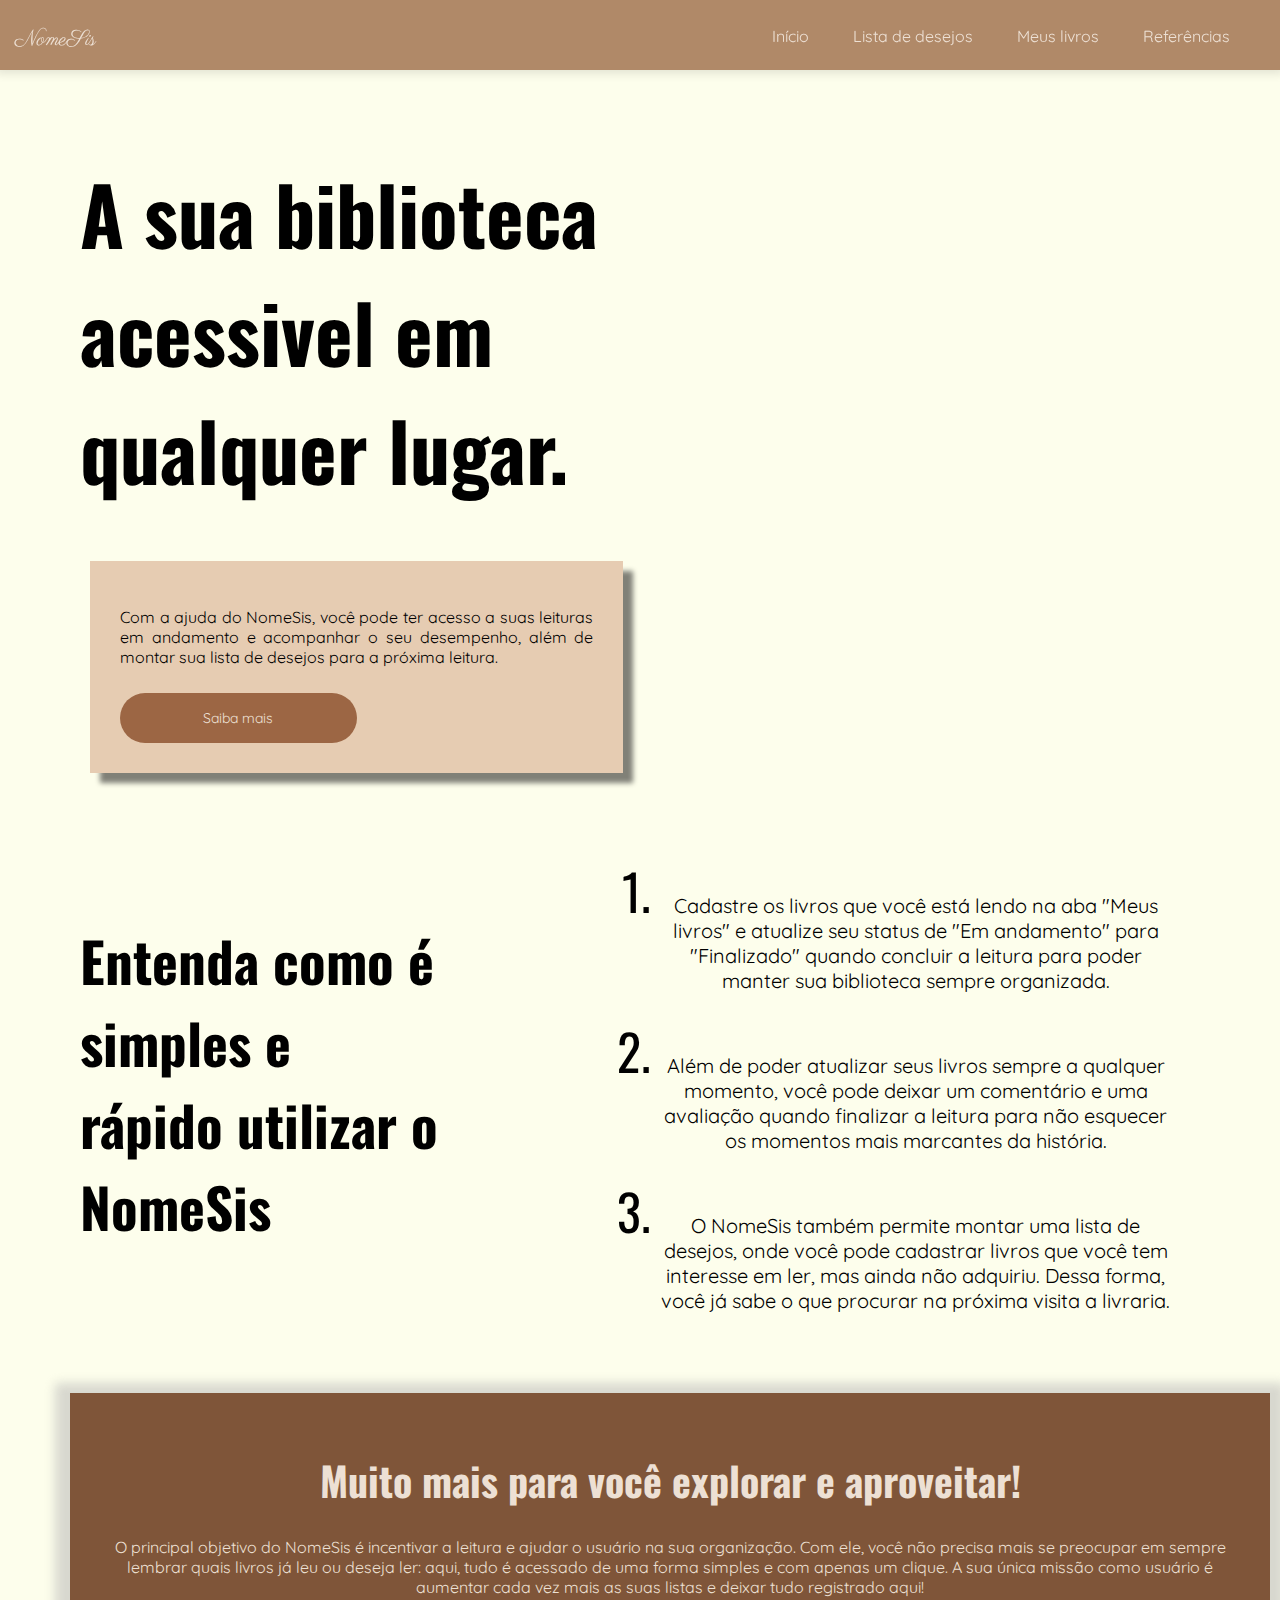
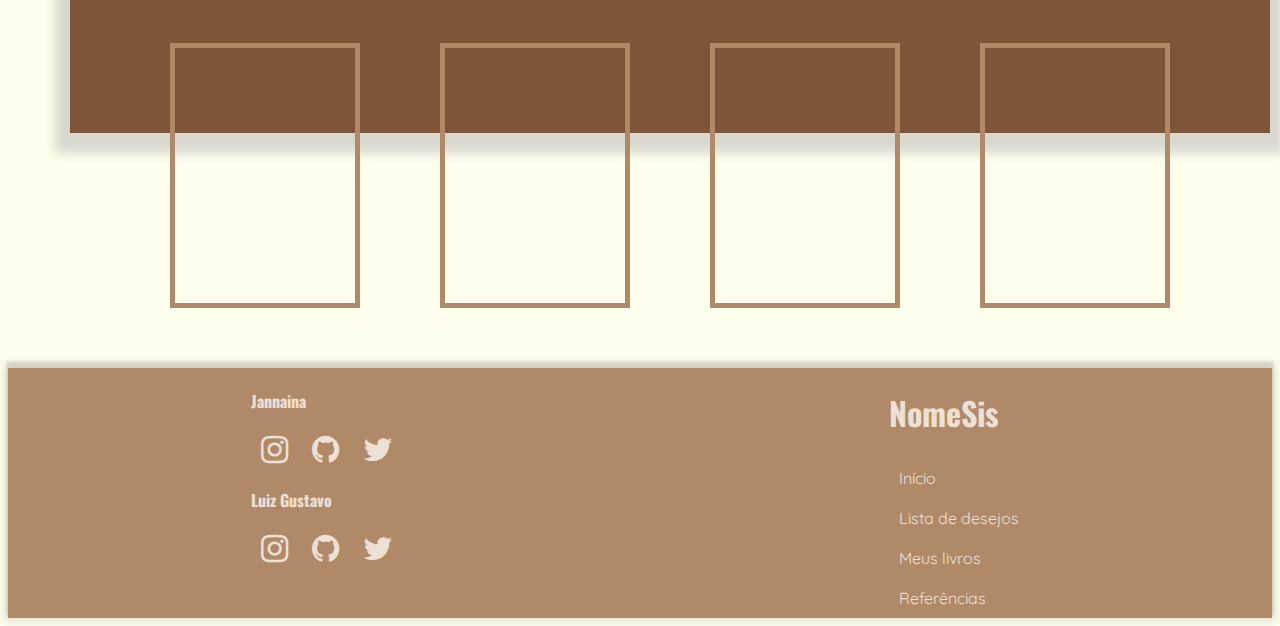
==== commit 0c63761a: "adicionando scroll suave na pag home e comentários no css" ====
--- a/index.html
+++ b/index.html
@@ -13,7 +13,7 @@
 
         <link rel="stylesheet" href="https://maxcdn.bootstrapcdn.com/font-awesome/4.4.0/css/font-awesome.min.css">
 
-        <link rel="icon" href="../../assets/img/logo.png" type="image/svg" />
+        <link rel="icon" href="./assets/img/logo.ico" type="image/svg" />
 
         <meta charset="utf-8">
         <meta name="author" content="Jannaina e Luiz Gustavo">
@@ -32,31 +32,31 @@
 
                 <ul class="links" >
                     <li><a href="#"> Início </a></li>
-                    <li><a href="./pages/lista-desejo.html"> Lista de desejos </a></li>
-                    <li><a href="./pages/livros.html"> Meus livros </a></li>
-                    <li><a href="./pages/livros.html"> Referências </a></li>
+                    <li><a href="./pages/lista-desejo/lista-desejo.html"> Lista de desejos </a></li>
+                    <li><a href="./pages/livros/livros.html"> Meus livros </a></li>
+                    <li><a href="./pages/referencias/index.html"> Referências </a></li>
                 </ul>
             </div>
             <ul id="menu">
                 <a class="menu-button icon-plus" href="#menu"></a>
                 <a class="menu-button icon-minus" href="#"></a>
                 <li class="menu-item">
-                    <a href="#menu">
+                    <a href="./pages/livros/livros.html">
                         <span class="fa fa-book"></span>
                     </a>
                 </li>
                 <li class="menu-item">
-                    <a href="#menu">
+                    <a href="./pages/referencias/index.html">
                         <span class="fa fa-info-circle"></span>
                     </a>
                 </li>
                 <li class="menu-item">
-                    <a href="#menu">
+                    <a href="./pages/lista-desejo/lista-desejo.html">
                         <span class="fa fa-heart"></span>
                     </a>
                 </li>
                 <li class="menu-item">
-                    <a href="#menu">
+                    <a href="#">
                         <span class="fa fa-home"></span>
                     </a>
                 </li>
@@ -75,12 +75,12 @@
                             próxima leitura.
                         </p>
 
-                        <button type="button"> Saiba mais </button>
+                        <a href="#topicos"><button type="button"> Saiba mais </button></a>
                     </div>
                 </div>
             </section>
 
-            <section class="topicos grid-12">
+            <section class="topicos grid-12" id="topicos">
                 <div class="info grid-4">
                     <h1> Entenda como é simples e <br/>rápido utilizar o NomeSis </h1>
                 </div>
@@ -155,9 +155,9 @@
             <div>
                 <h1> NomeSis </h1>
                 <a href="#"> Início </a>
-                <a href="./pages/lista-desejo.html"> Lista de desejos </a>
-                <a href="./pages/livros.html"> Meus livros </a>
-                <a href="./pages/livros.html"> Referências </a>
+                <a href="./pages/lista-desejo/lista-desejo.html"> Lista de desejos </a>
+                <a href="./pages/livros/livros.html"> Meus livros </a>
+                <a href="./pages/referencias/index.html"> Referências </a>
             </div>
         </footer>
     </body>
--- a/style.css
+++ b/style.css
@@ -1,5 +1,13 @@
+html {
+    scroll-behavior: smooth;
+}
+
+/* Container inicial */
+
 .boasvindas {
-    height: 100%;
+    background-image: url('./assets/img/homebg.png');
+    background-size: cover;
+    background-position: bottom;
 }
 .boasvindas h1 {
     font-size: 80px;
@@ -31,15 +39,20 @@
     background-color: #7F5539;
 }
 
+/* Parte com 3 tópicos, segundo container */
+
 .topicos {
     display: flex!important;
     flex-direction: row;
     align-items: center;
 }
+
 .info h1{
     font-size: 55px;
     text-align: left;
 }
+
+/* Os tópicos */
 
 .passoapasso {
     margin-left: 15%!important;
@@ -54,6 +67,8 @@
 .passoapasso ol li p {
     font-size: 20px;
 }
+
+/* Parte final, container de backgorund diferente */
 
 .extra {
     color: #EDE0D4;
@@ -71,6 +86,44 @@
     padding: 30px;
 }
 
-.img img {
-    height: 250px;
+/* imgs do final */
+
+.box-out {
+    width: 1000px;
+    display: flex;
+    justify-content: space-between;
+    align-items: center;
+}
+
+.book {
+    width: 180px;
+    height: 255px;
+    background-color: #B08968;
+    transition: all .3s ease-in-out;
+    border: 5px solid #B08968;
+}
+
+.books-1 {
+    background: url('./assets/img/livro1.jpg');
+    background-size: 180px 255px;
+}
+
+.books-2 {
+    background: url('./assets/img/livro2.jpg');
+    background-size: 180px 255px;
+}
+
+.books-3 {
+    background: url('./assets/img/livro3.jpg');
+    background-size: 180px 255px;
+}
+
+.books-4 {
+    background: url('./assets/img/livro4.jpg');
+    background-size: 180px 255px;
+}
+
+.book:hover {
+    transform: rotateY(-28deg) rotateZ(-2deg) scale(1.02);
+    box-shadow: 1px 3px 2px #B08968, 20px 8px 0 #B08968;
 }